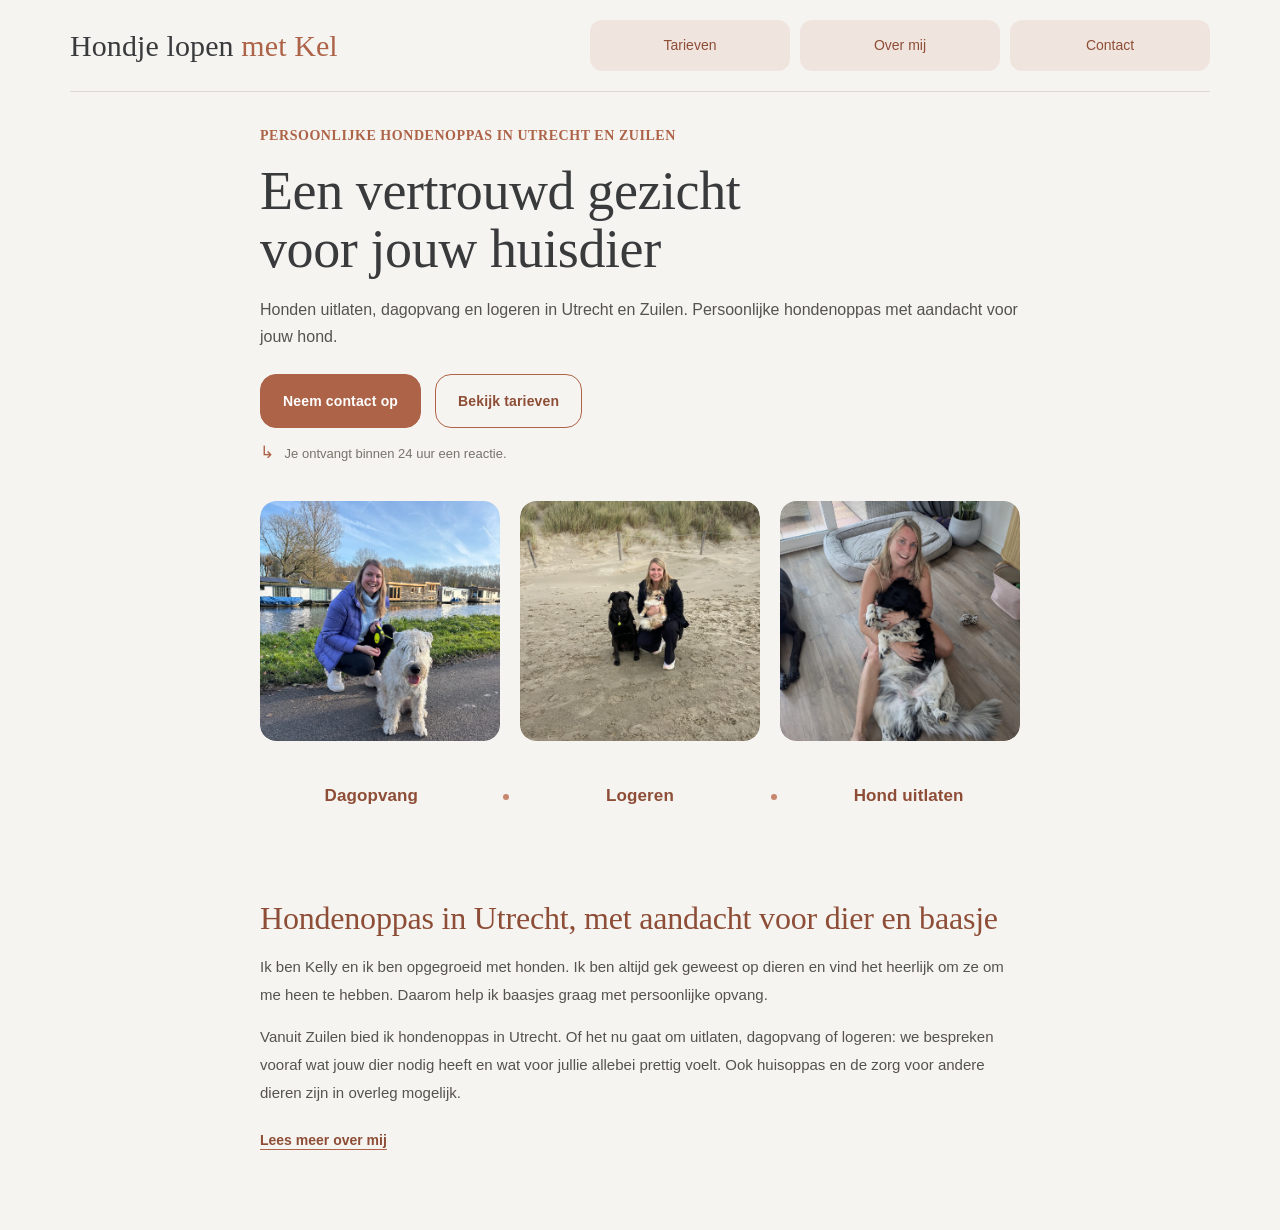
==== index.html @ 36e643c9 "Add Hondje lopen met website" ====
<!doctype html>
<html lang="nl">
<head>
  <meta charset="utf-8">
  <meta name="viewport" content="width=device-width, initial-scale=1">
  <meta name="description" content="Hondenoppas in Utrecht en Zuilen: Kelly helpt met honden uitlaten, dagopvang en logeren. Persoonlijke zorg voor jouw hond. Neem gerust contact op.">
  <meta name="theme-color" content="#f6f4f0">
  <title>Hondenoppas Utrecht en Zuilen | Kelly</title>
  <link rel="icon" type="image/svg+xml" href="favicon.svg">
  <link rel="stylesheet" href="styles.css">
</head>
<body>
  <a class="skip-link" href="#main">Ga naar de inhoud</a>
  <header class="site-header">
    <a class="wordmark" href="index.html" aria-label="Hondje lopen met Kel, home">Hondje lopen <span>met Kel</span></a>
    <nav aria-label="Hoofdnavigatie">
      <a href="tarieven.html">Tarieven</a><a href="over-mij.html">Over mij</a><a href="contact.html">Contact</a>
    </nav>
  </header>

  <main id="main">
    <section class="hero section-wrap" aria-labelledby="hero-title">
      <div class="hero-copy">
        <p class="eyebrow">Persoonlijke hondenoppas in Utrecht en Zuilen</p>
        <h1 id="hero-title">Een vertrouwd gezicht<br>voor jouw huisdier</h1>
        <p class="intro">Honden uitlaten, dagopvang en logeren in Utrecht en Zuilen. Persoonlijke hondenoppas met aandacht voor jouw hond.</p>
        <div class="hero-actions"><a class="button button-primary" href="contact.html">Neem contact op</a><a class="button button-outline" href="tarieven.html">Bekijk tarieven</a></div>
        <p class="response-note"><span aria-hidden="true">↳</span> Je ontvangt binnen 24 uur een reactie.</p>
      </div>
    </section>

    <section class="gallery section-wrap" aria-label="Sfeerbeelden van honden en buiten zijn">
      <figure class="gallery-item gallery-one"><img src="images/hond-uitlaten.jpg" alt="Kelly buiten met een witte hond aan de waterkant" width="1125" height="1500" fetchpriority="high" decoding="async"></figure>
      <figure class="gallery-item gallery-two"><img src="images/honden-op-het-strand.jpg" alt="Kelly op het strand met een zwarte hond en een kleine hond" width="1125" height="1500" loading="lazy" decoding="async"></figure>
      <figure class="gallery-item gallery-three"><img src="images/samen-met-hond.jpg" alt="Kelly knuffelt een zwart-witte hond binnenshuis" width="1125" height="1500" loading="lazy" decoding="async"></figure>
    </section>

    <p id="diensten" class="service-summary section-wrap" aria-label="Dagopvang, logeren en hond uitlaten">
      <span>Dagopvang</span>
      <span class="service-dot" aria-hidden="true"></span>
      <span>Logeren</span>
      <span class="service-dot" aria-hidden="true"></span>
      <span>Hond uitlaten</span>
    </p>

    <section id="over-mij" class="about section-space" aria-labelledby="about-title">
      <div class="about-inner section-wrap">
        <div class="about-copy"><h2 id="about-title">Hondenoppas in Utrecht, met aandacht voor dier en baasje</h2><p>Ik ben Kelly en ik ben opgegroeid met honden. Ik ben altijd gek geweest op dieren en vind het heerlijk om ze om me heen te hebben. Daarom help ik baasjes graag met persoonlijke opvang.</p><p>Vanuit Zuilen bied ik hondenoppas in Utrecht. Of het nu gaat om uitlaten, dagopvang of logeren: we bespreken vooraf wat jouw dier nodig heeft en wat voor jullie allebei prettig voelt. Ook huisoppas en de zorg voor andere dieren zijn in overleg mogelijk.</p><a class="text-link" href="over-mij.html">Lees meer over mij</a></div>
      </div>
    </section>
  </main>
</body>
</html>
---- styles.css ----
:root {
  color-scheme: light;
  --paper: #f6f4f0;
  --paper-dark: #efede7;
  --ink: #383a3c;
  --body: #55534f;
  --muted: #77736d;
  --terracotta: #ad6348;
  --terracotta-dark: #8d4d36;
  --line: #dcd8d0;
  --serif: Georgia, 'Times New Roman', serif;
  --sans: 'Avenir Next', Avenir, 'Segoe UI', Arial, sans-serif;
  --content: 1140px;
}
* { box-sizing: border-box; }
html { scroll-behavior: smooth; scroll-padding-top: 24px; }
body { margin: 0; background: var(--paper); color: var(--ink); font: 17px/1.7 var(--sans); -webkit-font-smoothing: antialiased; }
a { color: var(--terracotta-dark); text-decoration-color: var(--terracotta); text-underline-offset: 4px; }
a:visited { color: var(--terracotta-dark); }
a:hover { color: #713b2a; text-decoration-thickness: 2px; }
a:focus-visible, button:focus-visible { outline: 2px solid var(--terracotta); outline-offset: 4px; }
img { display: block; max-width: 100%; }
.section-wrap { width: min(var(--content), calc(100% - 48px)); margin-inline: auto; }
.skip-link, .skip-link:visited { position: absolute; z-index: 10; top: -60px; left: 16px; padding: 10px 16px; background: var(--ink); color: white; }
.skip-link:focus { top: 12px; }
.site-header { width: min(var(--content), calc(100% - 48px)); min-height: 92px; margin-inline: auto; display: flex; align-items: center; justify-content: space-between; gap: 28px; border-bottom: 1px solid var(--line); }
.wordmark { color: var(--ink) !important; font: 500 30px/1.2 var(--serif); letter-spacing: .1px; text-decoration: none; white-space: nowrap; }
.wordmark span { color: var(--terracotta); }
.site-header nav, .footer-nav { display: flex; align-items: center; gap: 10px; }
.site-header nav { flex: 1; max-width: 620px; }
.site-header nav a { flex: 1; padding: 14px 17px; border-radius: 12px; background: #f0e5de; color: var(--terracotta-dark); font-size: 14px; text-align: center; text-decoration: none; transition: background-color .18s ease, color .18s ease; }
.site-header nav a:hover, .site-header nav a[aria-current="page"] { background: #e9d7cc; color: #713b2a; }
.footer-nav a:hover { color: var(--terracotta-dark); }
.hero.section-wrap { width: min(760px, calc(100vw - 48px)); margin-inline: auto; }
.hero { padding-top: 34px; padding-bottom: 34px; }
.eyebrow { margin: 0 0 16px; color: var(--terracotta); font: 700 14px/1.4 var(--serif); letter-spacing: .55px; text-transform: uppercase; }
.hero-copy { max-width: 760px; }
.hero h1, .page-intro h1 { max-width: 760px; margin: 0 0 18px; font: 500 clamp(44px, 4.5vw, 54px)/1.08 var(--serif); letter-spacing: -.4px; }
.hero .intro { max-width: 760px; }
.intro { max-width: 760px; margin: 0; color: var(--body); font-size: 16px; line-height: 1.7; }
.hero-actions { display: flex; flex-wrap: wrap; gap: 14px; margin-top: 23px; }
.button { display: inline-flex; min-height: 54px; align-items: center; justify-content: center; padding: 0 22px; border: 1.5px solid var(--terracotta); border-radius: 16px; font: 700 14px/1 var(--sans); letter-spacing: .15px; text-decoration: none; transition: background-color .18s ease, color .18s ease, border-color .18s ease; }
.button:visited { color: var(--terracotta-dark); }
.button-primary, .button-primary:visited { background: var(--terracotta); color: #fff; }
.button-primary:hover { border-color: var(--terracotta-dark); background: var(--terracotta-dark); color: #fff; }
.button-outline, .button-outline:visited { background: transparent; color: var(--terracotta-dark); }
.button-outline:hover { background: #f0e6df; color: #713b2a; }
.response-note { margin: 11px 0 0; color: var(--muted); font-size: 13px; }
.hero .response-note span { margin-right: 7px; color: var(--terracotta); font-size: 17px; }
.gallery { display: grid; grid-template-columns: repeat(3, minmax(0, 1fr)); align-items: start; gap: 20px; }
.gallery.section-wrap, .service-summary.section-wrap { width: min(760px, calc(100vw - 48px)); margin-inline: auto; }
.gallery-item { position: relative; width: 100%; max-width: none; aspect-ratio: 1 / 1; margin: 0; overflow: hidden; border-radius: 16px; }
.gallery-item img { position: absolute; inset: 0; width: 100%; height: 100%; border-radius: inherit; object-fit: cover; }
.gallery-one img { object-position: center 54%; }
.gallery-two img { object-position: center 52%; }
.gallery-three img { object-position: center 48%; }
.gallery-item figcaption { padding-top: 9px; color: #6c6963; font-size: 14px; line-height: 1.45; }
.service-summary { position: relative; display: grid; grid-template-columns: minmax(0, 1fr) auto minmax(0, 1fr) auto minmax(0, 1fr); column-gap: 20px; align-items: center; margin: 29px auto 0; padding: 12px 0; color: var(--terracotta-dark); font-size: 17px; font-weight: 600; letter-spacing: .1px; text-align: center; }
.service-summary > span { justify-self: center; }
.service-summary .service-dot { width: 6px; height: 6px; border-radius: 50%; background: #c5876e; }
.gallery-intro { padding-top: 50px; padding-bottom: 48px; }
.gallery-intro h2, .section-heading h2, .about-copy h2, .practical h2, .contact h2, .rates-section h2, .payment-note h2 { margin: 0 0 10px; font: 500 36px/1.2 var(--serif); letter-spacing: -.2px; }
.gallery-intro > p:not(.gallery-note) { margin: 0; color: var(--body); font-size: 16px; }
.gallery-note { margin: 10px 0 0; color: #88837b; font-size: 11px; }
.section-space { padding-top: 76px; padding-bottom: 76px; }
.services { border-top: 1px solid var(--line); }
.section-heading { max-width: 620px; margin-bottom: 28px; }
.section-heading .eyebrow { margin-bottom: 10px; }
.section-heading h2 { font-size: 34px; }
.section-heading > p:last-child { margin: 0; color: var(--body); font-size: 15px; }
.service-list { border-top: 1px solid var(--line); }
.service-list article { display: grid; grid-template-columns: 48px 1fr; gap: 12px; padding: 19px 0; border-bottom: 1px solid var(--line); }
.service-number { color: var(--terracotta); font: italic 15px var(--serif); }
.service-list h3 { margin: 0 0 3px; font: 500 21px/1.35 var(--serif); }
.service-list article p { margin: 0; color: var(--body); font-size: 14px; }
.other-animals { margin: 22px 0 0; color: var(--body); font-size: 13px; }
.about { background: var(--paper); }
.about-inner { display: block; max-width: 760px; }
.about-copy { max-width: 760px; }
.about-illustration { position: relative; min-height: 340px; overflow: hidden; background: #e0d3c4; }
.about-illustration:before, .about-illustration:after { position: absolute; bottom: -90px; width: 310px; height: 200px; border-radius: 50%; background: #a6a88a; content: ''; }
.about-illustration:before { left: -100px; }
.about-illustration:after { right: -120px; bottom: -115px; background: #7d876a; }
.about-illustration svg { position: absolute; z-index: 1; right: 50%; bottom: 0; height: 90%; transform: translateX(50%); }
.about-sun { position: absolute; top: 35px; right: 40px; width: 70px; height: 70px; border-radius: 50%; background: #d29a75; }
.about-caption { position: absolute; z-index: 2; bottom: 18px; left: 20px; color: white; font: italic 16px var(--serif); }
.about-copy .eyebrow { margin-bottom: 12px; }
.about-copy h2 { font-size: 32px; }
.about-copy h2, .about-page .page-intro h1 { color: var(--terracotta-dark); }
.about-copy > p:not(.eyebrow) { color: var(--body); font-size: 15px; line-height: 1.85; }
.text-link { display: inline-block; margin-top: 7px; font-size: 14px; font-weight: 600; }
.practical { display: grid; grid-template-columns: 1fr 1fr; gap: 64px; align-items: start; }
.practical .eyebrow { margin-bottom: 10px; }
.practical h2, .contact h2 { font-size: 39px; }
.practical-copy p, .contact-copy > p:not(.eyebrow) { margin: 0 0 14px; color: var(--body); font-size: 15px; line-height: 1.85; }
.area-band { padding: 24px 0; background: #eee8df; }
.area-inner { display: flex; align-items: center; justify-content: space-between; gap: 26px; }
.area-inner p { margin: 0; color: var(--body); font-size: 13px; }
.area-inner strong { color: var(--ink); font: 500 20px var(--serif); }
.contact { display: grid; grid-template-columns: 1fr auto; align-items: center; gap: 40px; }
.contact .eyebrow { margin-bottom: 10px; }
.contact h2 { max-width: 530px; }
.contact-actions { display: flex; align-items: flex-start; flex-direction: column; gap: 12px; }
.site-footer { width: min(var(--content), calc(100% - 48px)); min-height: 100px; margin-inline: auto; padding: 22px 0; display: flex; align-items: center; gap: 22px; border-top: 1px solid var(--line); }
.site-footer .wordmark { font-size: 25px; }
.site-footer p { margin: 0; color: var(--muted); font-size: 12px; }
.footer-nav { gap: 18px; margin-left: auto; }
.footer-nav a { font-size: 12px; }
.page-intro { max-width: 780px; padding-top: 55px; padding-bottom: 39px; }
.page-intro .eyebrow { margin-bottom: 12px; }
.page-intro h1 { margin-bottom: 18px; font-size: clamp(46px, 5vw, 58px); }
.page-intro .intro { font-size: 16px; }
.rates-page { max-width: 850px; padding-top: 48px; padding-bottom: 90px; }
.back-link { display: inline-block; margin-bottom: 28px; color: var(--terracotta-dark); font-size: 13px; }
.rates-intro { max-width: 650px; margin-bottom: 46px; }
.rates-intro .eyebrow { margin-bottom: 12px; }
.rates-intro h1 { margin: 0 0 17px; font: 500 clamp(46px, 5vw, 58px)/1.1 var(--serif); }
.rates-section { margin-bottom: 45px; }
.rates-section h2 { margin-bottom: 18px; font-size: 29px; }
.rate-list { margin: 0; border-top: 1px solid var(--line); }
.rate-row { display: flex; align-items: center; justify-content: space-between; gap: 25px; padding: 16px 0; border-bottom: 1px solid var(--line); }
.rate-row dt { display: flex; flex-direction: column; }
.rate-row dt strong { font: 500 18px var(--serif); }
.rate-row dt span, .extra-section > p { color: var(--muted); font-size: 12px; }
.rate-row dd { margin: 0; color: var(--terracotta-dark); font: 500 22px var(--serif); white-space: nowrap; }
.extra-section > p { margin: -5px 0 18px; }
.payment-note { margin-top: 58px; padding: 28px 30px; border-radius: 16px; background: var(--paper-dark); }
.payment-note h2 { font-size: 27px; }
.payment-note p { max-width: 650px; color: var(--body); font-size: 13px; }
.payment-note .button { margin-top: 8px; }
.about-page, .contact-page { padding-bottom: 90px; }
.about-story { max-width: 760px; }
.about-story p, .contact-details p { color: var(--body); font-size: 15px; line-height: 1.7; }
.about-story p { margin: 0 0 16px; }
.practical-panel { margin-top: 44px; padding: 26px 30px; border-radius: 16px; background: var(--paper-dark); }
.practical-panel h2 { margin: 0 0 10px; font: 500 26px var(--serif); }
.practical-panel p { margin: 0; color: var(--body); font-size: 14px; }
.contact-details { max-width: 760px; display: grid; grid-template-columns: 1fr 1fr; gap: 44px; }
.contact-details h2 { margin: 0 0 12px; font: 500 27px var(--serif); }
.contact-details .button { margin-top: 8px; }
.contact-email { color: var(--terracotta-dark) !important; font-size: 17px !important; }

@media (max-width: 800px) {
  .site-header { min-height: 90px; }
  .site-header nav { gap: 8px; }
  .site-header nav a { padding: 10px 14px; font-size: 13px; }
  .practical { gap: 32px; }
}
@media (max-width: 560px) {
  body { font-size: 16px; }
  .section-wrap, .site-header, .site-footer { width: calc(100% - 36px); }
  .hero.section-wrap, .gallery.section-wrap, .service-summary.section-wrap { width: calc(100vw - 36px); margin-left: 18px; margin-right: 18px; }
  .site-header { min-height: 89px; padding: 14px 0 12px; align-items: flex-start; flex-direction: column; gap: 12px; }
  .wordmark { font-size: 25px; }
  .site-header nav { width: 100%; justify-content: space-between; gap: 8px; }
  .site-header nav a { padding: 8px 11px; font-size: 11px; }
  .hero { padding-top: 22px; padding-bottom: 27px; }
  .hero .eyebrow { margin-bottom: 12px; font-size: 10px; }
  .hero h1 { margin-bottom: 14px; font-size: 36px; }
  .intro { font-size: 13px; line-height: 1.65; }
  .hero-actions { gap: 9px; margin-top: 17px; }
  .button { min-height: 44px; padding-inline: 13px; font-size: 10px; }
  .response-note { font-size: 11px; }
  .gallery { gap: 9px; }
  .gallery-item { max-width: none; }
  .gallery-item figcaption { padding-top: 7px; font-size: 10px; line-height: 1.4; }
  .service-summary { column-gap: 9px; margin: 18px auto 0; padding: 8px 0; font-size: 13px; }
  .service-summary .service-dot { width: 5px; height: 5px; }
  .section-space { padding-top: 53px; padding-bottom: 53px; }
  .section-heading h2, .practical h2, .contact h2 { font-size: 32px; }
  .about-copy h2 { font-size: 22px; }
  .section-heading > p:last-child, .service-list article p { font-size: 12px; }
  .service-list article { grid-template-columns: 33px 1fr; gap: 8px; padding: 15px 0; }
  .service-list h3 { font-size: 18px; }
  .about-copy > p:not(.eyebrow), .practical-copy p, .contact-copy > p:not(.eyebrow) { font-size: 14px; }
  .practical { display: block; }
  .practical-copy { margin-top: 18px; }
  .area-inner { align-items: flex-start; flex-direction: column; gap: 12px; }
  .contact { display: block; }
  .contact-actions { margin-top: 22px; }
  .site-footer { min-height: 0; padding: 18px 0; align-items: flex-start; flex-direction: column; gap: 8px; }
  .site-footer .wordmark { font-size: 22px; }
  .footer-nav { gap: 18px; margin: 4px 0 0; }
  .page-intro { padding-top: 38px; padding-bottom: 30px; }
  .page-intro h1, .rates-intro h1 { font-size: 43px; }
  .page-intro .intro { font-size: 14px; }
  .rates-page { padding-top: 34px; padding-bottom: 65px; }
  .rates-intro { margin-bottom: 38px; }
  .rates-section { margin-bottom: 36px; }
  .rates-section h2 { font-size: 25px; }
  .rate-row { gap: 14px; padding: 14px 0; }
  .rate-row dt strong { font-size: 15px; }
  .rate-row dt span { max-width: 235px; font-size: 10px; }
  .rate-row dd { font-size: 20px; }
  .payment-note { margin-top: 42px; padding: 22px 18px; }
  .payment-note h2 { font-size: 23px; }
  .contact-details { grid-template-columns: 1fr; gap: 25px; }
  .practical-panel { padding: 22px 18px; }
}
@media (prefers-reduced-motion: reduce) { html { scroll-behavior: auto; } *, *::before, *::after { transition: none !important; } }
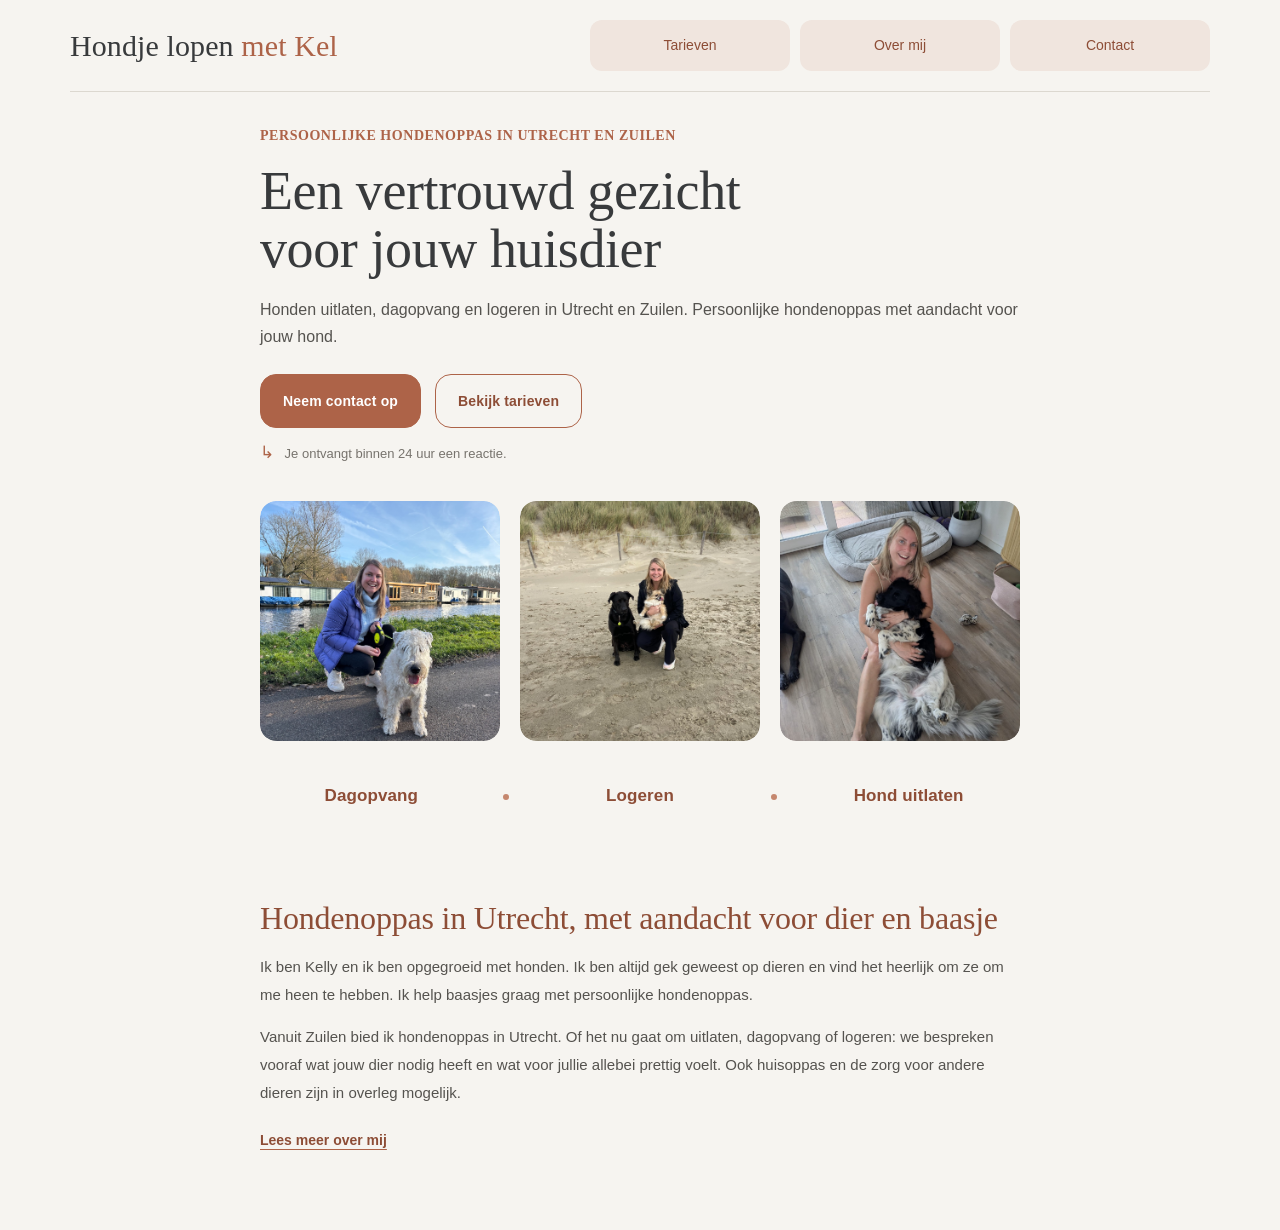
==== commit a09b43e5: "Canonicalize homepage and clarify first-person copy" ====
--- a/index.html
+++ b/index.html
@@ -3,16 +3,20 @@
 <head>
   <meta charset="utf-8">
   <meta name="viewport" content="width=device-width, initial-scale=1">
-  <meta name="description" content="Hondenoppas in Utrecht en Zuilen: Kelly helpt met honden uitlaten, dagopvang en logeren. Persoonlijke zorg voor jouw hond. Neem gerust contact op.">
+  <meta name="description" content="Ik bied hondenoppas in Utrecht en Zuilen: honden uitlaten, dagopvang en logeren. Met persoonlijke zorg voor jouw hond. Neem gerust contact op.">
   <meta name="theme-color" content="#f6f4f0">
   <title>Hondenoppas Utrecht en Zuilen | Kelly</title>
+  <link rel="canonical" href="https://hondjelopenmet.kellyzomer.com/">
+  <script>
+    if (window.location.pathname === "/index.html") window.location.replace("/");
+  </script>
   <link rel="icon" type="image/svg+xml" href="favicon.svg">
   <link rel="stylesheet" href="styles.css">
 </head>
 <body>
   <a class="skip-link" href="#main">Ga naar de inhoud</a>
   <header class="site-header">
-    <a class="wordmark" href="index.html" aria-label="Hondje lopen met Kel, home">Hondje lopen <span>met Kel</span></a>
+    <a class="wordmark" href="/" aria-label="Hondje lopen met Kel, home">Hondje lopen <span>met Kel</span></a>
     <nav aria-label="Hoofdnavigatie">
       <a href="tarieven.html">Tarieven</a><a href="over-mij.html">Over mij</a><a href="contact.html">Contact</a>
     </nav>
@@ -45,7 +49,7 @@
 
     <section id="over-mij" class="about section-space" aria-labelledby="about-title">
       <div class="about-inner section-wrap">
-        <div class="about-copy"><h2 id="about-title">Hondenoppas in Utrecht, met aandacht voor dier en baasje</h2><p>Ik ben Kelly en ik ben opgegroeid met honden. Ik ben altijd gek geweest op dieren en vind het heerlijk om ze om me heen te hebben. Daarom help ik baasjes graag met persoonlijke opvang.</p><p>Vanuit Zuilen bied ik hondenoppas in Utrecht. Of het nu gaat om uitlaten, dagopvang of logeren: we bespreken vooraf wat jouw dier nodig heeft en wat voor jullie allebei prettig voelt. Ook huisoppas en de zorg voor andere dieren zijn in overleg mogelijk.</p><a class="text-link" href="over-mij.html">Lees meer over mij</a></div>
+        <div class="about-copy"><h2 id="about-title">Hondenoppas in Utrecht, met aandacht voor dier en baasje</h2><p>Ik ben Kelly en ik ben opgegroeid met honden. Ik ben altijd gek geweest op dieren en vind het heerlijk om ze om me heen te hebben. Ik help baasjes graag met persoonlijke hondenoppas.</p><p>Vanuit Zuilen bied ik hondenoppas in Utrecht. Of het nu gaat om uitlaten, dagopvang of logeren: we bespreken vooraf wat jouw dier nodig heeft en wat voor jullie allebei prettig voelt. Ook huisoppas en de zorg voor andere dieren zijn in overleg mogelijk.</p><a class="text-link" href="over-mij.html">Lees meer over mij</a></div>
       </div>
     </section>
   </main>
